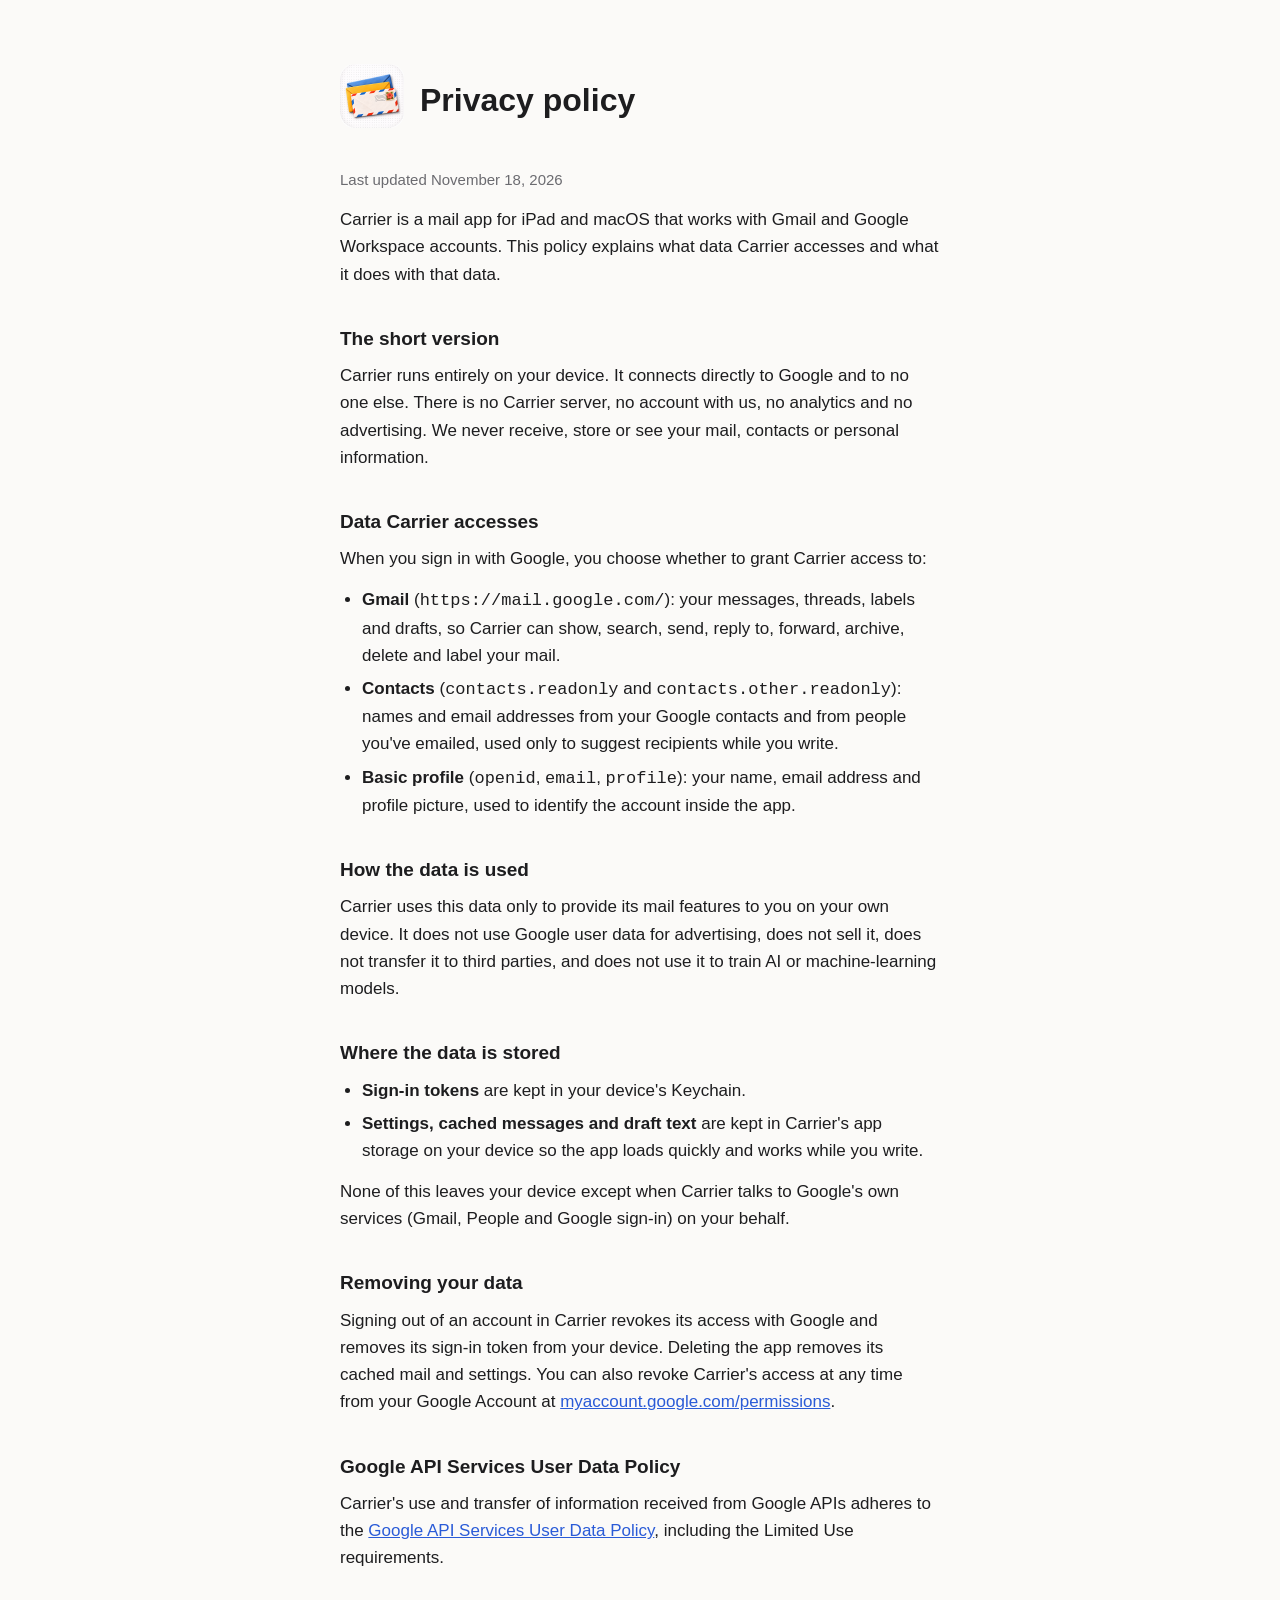
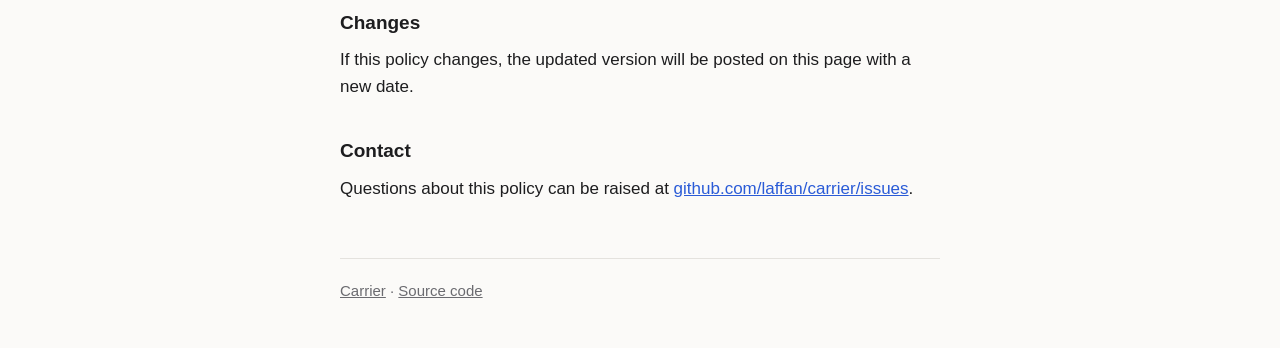
==== docs/privacy.html @ ced1cd06 "Add GitHub Pages homepage and privacy policy for Google OAuth branding Co-Authored-By: Claude Opus 5" ====
<!doctype html>
<html lang="en">
<head>
  <meta charset="utf-8">
  <meta name="viewport" content="width=device-width, initial-scale=1">
  <title>Carrier Privacy Policy</title>
  <link rel="icon" href="icon.png">
  <link rel="stylesheet" href="style.css">
</head>
<body>
<main>
  <header>
    <a href="./"><img src="icon.png" alt="Carrier home"></a>
    <h1>Privacy policy</h1>
  </header>
  <p class="updated">Last updated November 18, 2026</p>

  <p>Carrier is a mail app for iPad and macOS that works with Gmail and Google Workspace accounts. This policy explains what data Carrier accesses and what it does with that data.</p>

  <h2>The short version</h2>
  <p>Carrier runs entirely on your device. It connects directly to Google and to no one else. There is no Carrier server, no account with us, no analytics and no advertising. We never receive, store or see your mail, contacts or personal information.</p>

  <h2>Data Carrier accesses</h2>
  <p>When you sign in with Google, you choose whether to grant Carrier access to:</p>
  <ul>
    <li><strong>Gmail</strong> (<code>https://mail.google.com/</code>): your messages, threads, labels and drafts, so Carrier can show, search, send, reply to, forward, archive, delete and label your mail.</li>
    <li><strong>Contacts</strong> (<code>contacts.readonly</code> and <code>contacts.other.readonly</code>): names and email addresses from your Google contacts and from people you've emailed, used only to suggest recipients while you write.</li>
    <li><strong>Basic profile</strong> (<code>openid</code>, <code>email</code>, <code>profile</code>): your name, email address and profile picture, used to identify the account inside the app.</li>
  </ul>

  <h2>How the data is used</h2>
  <p>Carrier uses this data only to provide its mail features to you on your own device. It does not use Google user data for advertising, does not sell it, does not transfer it to third parties, and does not use it to train AI or machine-learning models.</p>

  <h2>Where the data is stored</h2>
  <ul>
    <li><strong>Sign-in tokens</strong> are kept in your device's Keychain.</li>
    <li><strong>Settings, cached messages and draft text</strong> are kept in Carrier's app storage on your device so the app loads quickly and works while you write.</li>
  </ul>
  <p>None of this leaves your device except when Carrier talks to Google's own services (Gmail, People and Google sign-in) on your behalf.</p>

  <h2>Removing your data</h2>
  <p>Signing out of an account in Carrier revokes its access with Google and removes its sign-in token from your device. Deleting the app removes its cached mail and settings. You can also revoke Carrier's access at any time from your Google Account at <a href="https://myaccount.google.com/permissions">myaccount.google.com/permissions</a>.</p>

  <h2>Google API Services User Data Policy</h2>
  <p>Carrier's use and transfer of information received from Google APIs adheres to the <a href="https://developers.google.com/terms/api-services-user-data-policy">Google API Services User Data Policy</a>, including the Limited Use requirements.</p>

  <h2>Changes</h2>
  <p>If this policy changes, the updated version will be posted on this page with a new date.</p>

  <h2>Contact</h2>
  <p>Questions about this policy can be raised at <a href="https://github.com/laffan/carrier/issues">github.com/laffan/carrier/issues</a>.</p>

  <footer>
    <a href="./">Carrier</a> ·
    <a href="https://github.com/laffan/carrier">Source code</a>
  </footer>
</main>
</body>
</html>
---- docs/style.css ----
:root {
  --bg: #fbfaf8;
  --text: #1d1d1f;
  --muted: #6b6b70;
  --rule: #e4e2de;
  --link: #2a5bd7;
}
@media (prefers-color-scheme: dark) {
  :root {
    --bg: #161618;
    --text: #ececee;
    --muted: #9a9aa0;
    --rule: #2c2c30;
    --link: #8ab0ff;
  }
}
* { box-sizing: border-box; }
body {
  margin: 0;
  background: var(--bg);
  color: var(--text);
  font: 17px/1.6 -apple-system, BlinkMacSystemFont, "Segoe UI", Helvetica, Arial, sans-serif;
}
main {
  max-width: 640px;
  margin: 0 auto;
  padding: 64px 20px 48px;
}
header { display: flex; align-items: center; gap: 16px; margin-bottom: 32px; }
header img { width: 64px; height: 64px; border-radius: 14px; }
header a { color: inherit; text-decoration: none; }
h1 { font-size: 32px; line-height: 1.2; margin: 0; }
h2 { font-size: 19px; margin: 36px 0 8px; }
p, ul { margin: 0 0 14px; }
ul { padding-left: 22px; }
li { margin-bottom: 6px; }
a { color: var(--link); }
.lede { font-size: 20px; color: var(--muted); }
.updated { color: var(--muted); font-size: 15px; }
footer {
  margin-top: 56px;
  padding-top: 20px;
  border-top: 1px solid var(--rule);
  color: var(--muted);
  font-size: 15px;
}
footer a { color: var(--muted); }
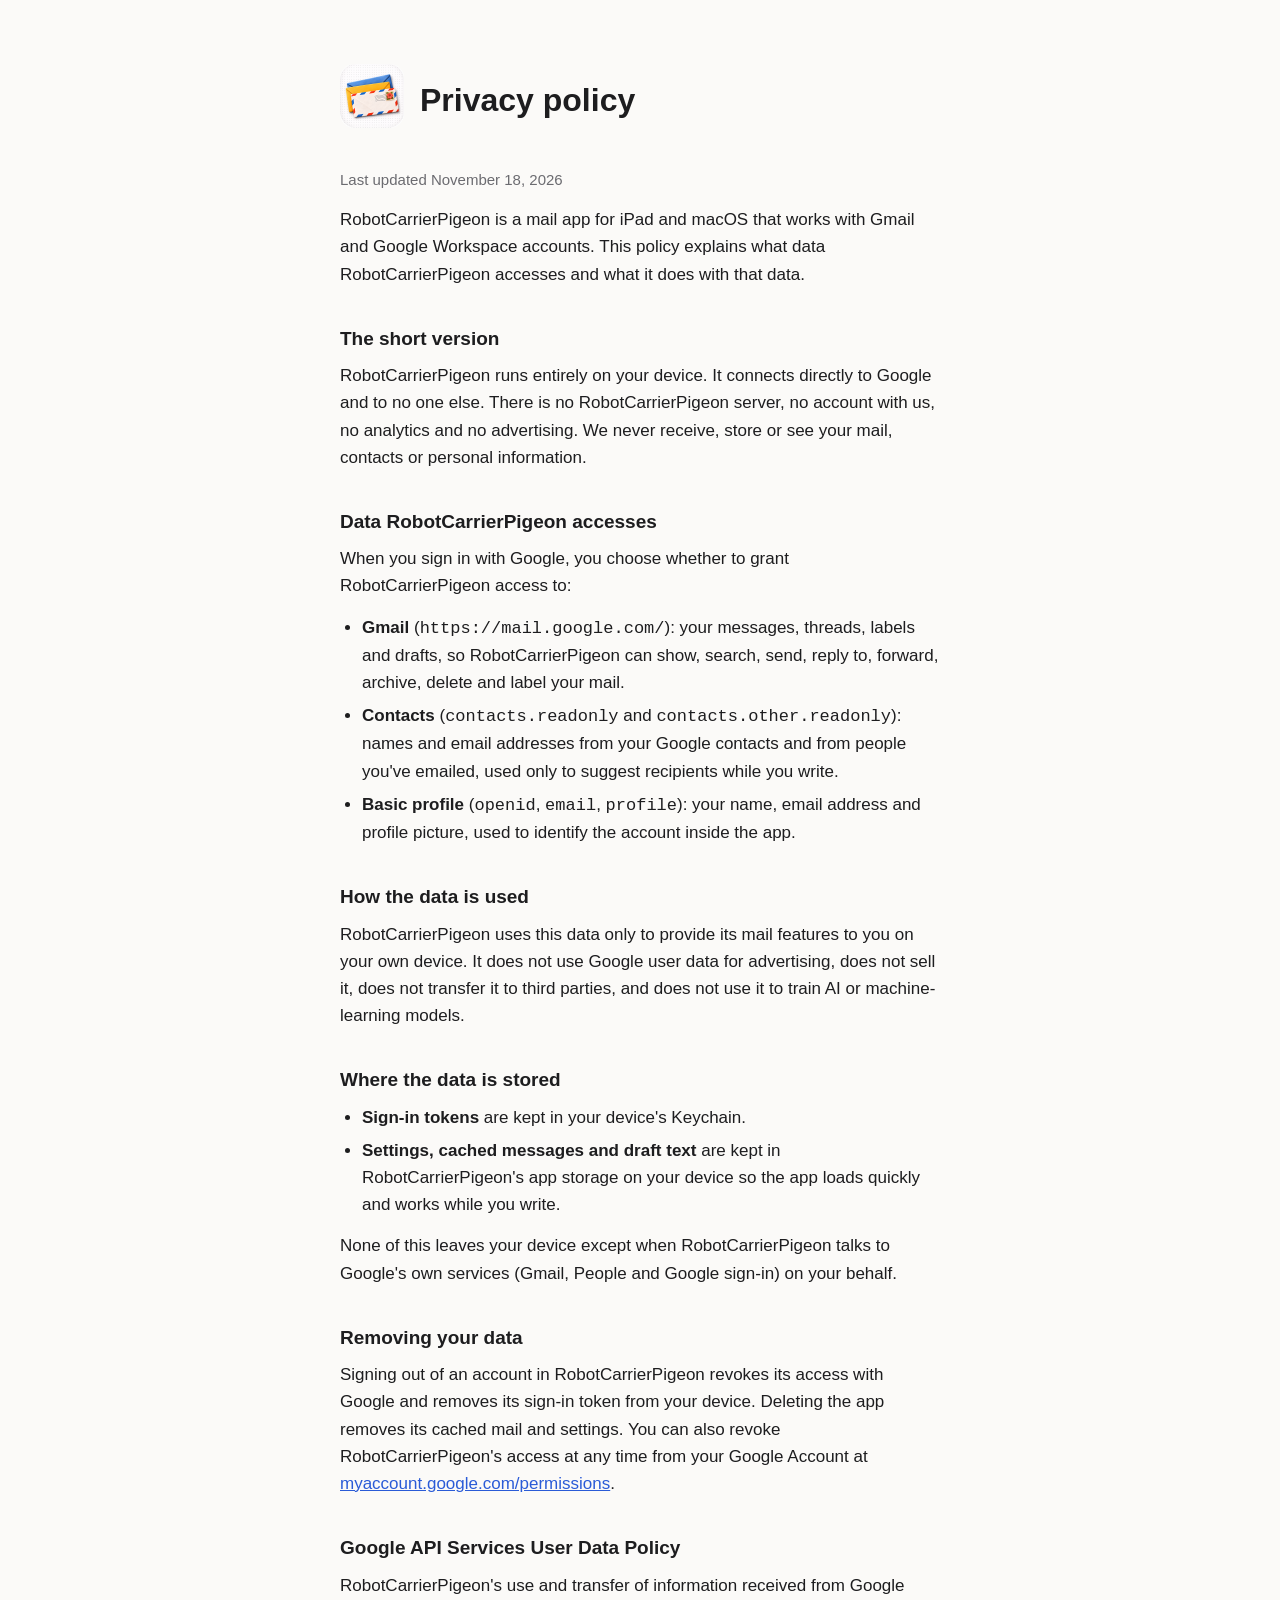
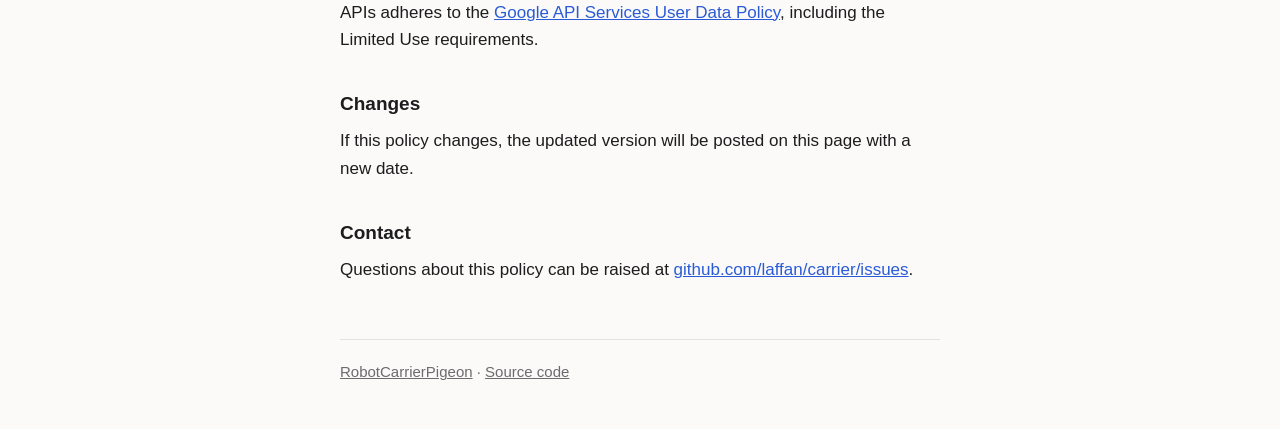
==== commit 8ad53c2a: "Rename app to RobotCarrierPigeon on the GitHub Pages site Co-Authored-By: Claude Opus 5.5 <noreply@a" ====
--- a/docs/privacy.html
+++ b/docs/privacy.html
@@ -3,46 +3,46 @@
 <head>
   <meta charset="utf-8">
   <meta name="viewport" content="width=device-width, initial-scale=1">
-  <title>Carrier Privacy Policy</title>
+  <title>RobotCarrierPigeon Privacy Policy</title>
   <link rel="icon" href="icon.png">
   <link rel="stylesheet" href="style.css">
 </head>
 <body>
 <main>
   <header>
-    <a href="./"><img src="icon.png" alt="Carrier home"></a>
+    <a href="./"><img src="icon.png" alt="RobotCarrierPigeon home"></a>
     <h1>Privacy policy</h1>
   </header>
   <p class="updated">Last updated November 18, 2026</p>
 
-  <p>Carrier is a mail app for iPad and macOS that works with Gmail and Google Workspace accounts. This policy explains what data Carrier accesses and what it does with that data.</p>
+  <p>RobotCarrierPigeon is a mail app for iPad and macOS that works with Gmail and Google Workspace accounts. This policy explains what data RobotCarrierPigeon accesses and what it does with that data.</p>
 
   <h2>The short version</h2>
-  <p>Carrier runs entirely on your device. It connects directly to Google and to no one else. There is no Carrier server, no account with us, no analytics and no advertising. We never receive, store or see your mail, contacts or personal information.</p>
+  <p>RobotCarrierPigeon runs entirely on your device. It connects directly to Google and to no one else. There is no RobotCarrierPigeon server, no account with us, no analytics and no advertising. We never receive, store or see your mail, contacts or personal information.</p>
 
-  <h2>Data Carrier accesses</h2>
-  <p>When you sign in with Google, you choose whether to grant Carrier access to:</p>
+  <h2>Data RobotCarrierPigeon accesses</h2>
+  <p>When you sign in with Google, you choose whether to grant RobotCarrierPigeon access to:</p>
   <ul>
-    <li><strong>Gmail</strong> (<code>https://mail.google.com/</code>): your messages, threads, labels and drafts, so Carrier can show, search, send, reply to, forward, archive, delete and label your mail.</li>
+    <li><strong>Gmail</strong> (<code>https://mail.google.com/</code>): your messages, threads, labels and drafts, so RobotCarrierPigeon can show, search, send, reply to, forward, archive, delete and label your mail.</li>
     <li><strong>Contacts</strong> (<code>contacts.readonly</code> and <code>contacts.other.readonly</code>): names and email addresses from your Google contacts and from people you've emailed, used only to suggest recipients while you write.</li>
     <li><strong>Basic profile</strong> (<code>openid</code>, <code>email</code>, <code>profile</code>): your name, email address and profile picture, used to identify the account inside the app.</li>
   </ul>
 
   <h2>How the data is used</h2>
-  <p>Carrier uses this data only to provide its mail features to you on your own device. It does not use Google user data for advertising, does not sell it, does not transfer it to third parties, and does not use it to train AI or machine-learning models.</p>
+  <p>RobotCarrierPigeon uses this data only to provide its mail features to you on your own device. It does not use Google user data for advertising, does not sell it, does not transfer it to third parties, and does not use it to train AI or machine-learning models.</p>
 
   <h2>Where the data is stored</h2>
   <ul>
     <li><strong>Sign-in tokens</strong> are kept in your device's Keychain.</li>
-    <li><strong>Settings, cached messages and draft text</strong> are kept in Carrier's app storage on your device so the app loads quickly and works while you write.</li>
+    <li><strong>Settings, cached messages and draft text</strong> are kept in RobotCarrierPigeon's app storage on your device so the app loads quickly and works while you write.</li>
   </ul>
-  <p>None of this leaves your device except when Carrier talks to Google's own services (Gmail, People and Google sign-in) on your behalf.</p>
+  <p>None of this leaves your device except when RobotCarrierPigeon talks to Google's own services (Gmail, People and Google sign-in) on your behalf.</p>
 
   <h2>Removing your data</h2>
-  <p>Signing out of an account in Carrier revokes its access with Google and removes its sign-in token from your device. Deleting the app removes its cached mail and settings. You can also revoke Carrier's access at any time from your Google Account at <a href="https://myaccount.google.com/permissions">myaccount.google.com/permissions</a>.</p>
+  <p>Signing out of an account in RobotCarrierPigeon revokes its access with Google and removes its sign-in token from your device. Deleting the app removes its cached mail and settings. You can also revoke RobotCarrierPigeon's access at any time from your Google Account at <a href="https://myaccount.google.com/permissions">myaccount.google.com/permissions</a>.</p>
 
   <h2>Google API Services User Data Policy</h2>
-  <p>Carrier's use and transfer of information received from Google APIs adheres to the <a href="https://developers.google.com/terms/api-services-user-data-policy">Google API Services User Data Policy</a>, including the Limited Use requirements.</p>
+  <p>RobotCarrierPigeon's use and transfer of information received from Google APIs adheres to the <a href="https://developers.google.com/terms/api-services-user-data-policy">Google API Services User Data Policy</a>, including the Limited Use requirements.</p>
 
   <h2>Changes</h2>
   <p>If this policy changes, the updated version will be posted on this page with a new date.</p>
@@ -51,7 +51,7 @@
   <p>Questions about this policy can be raised at <a href="https://github.com/laffan/carrier/issues">github.com/laffan/carrier/issues</a>.</p>
 
   <footer>
-    <a href="./">Carrier</a> ·
+    <a href="./">RobotCarrierPigeon</a> ·
     <a href="https://github.com/laffan/carrier">Source code</a>
   </footer>
 </main>
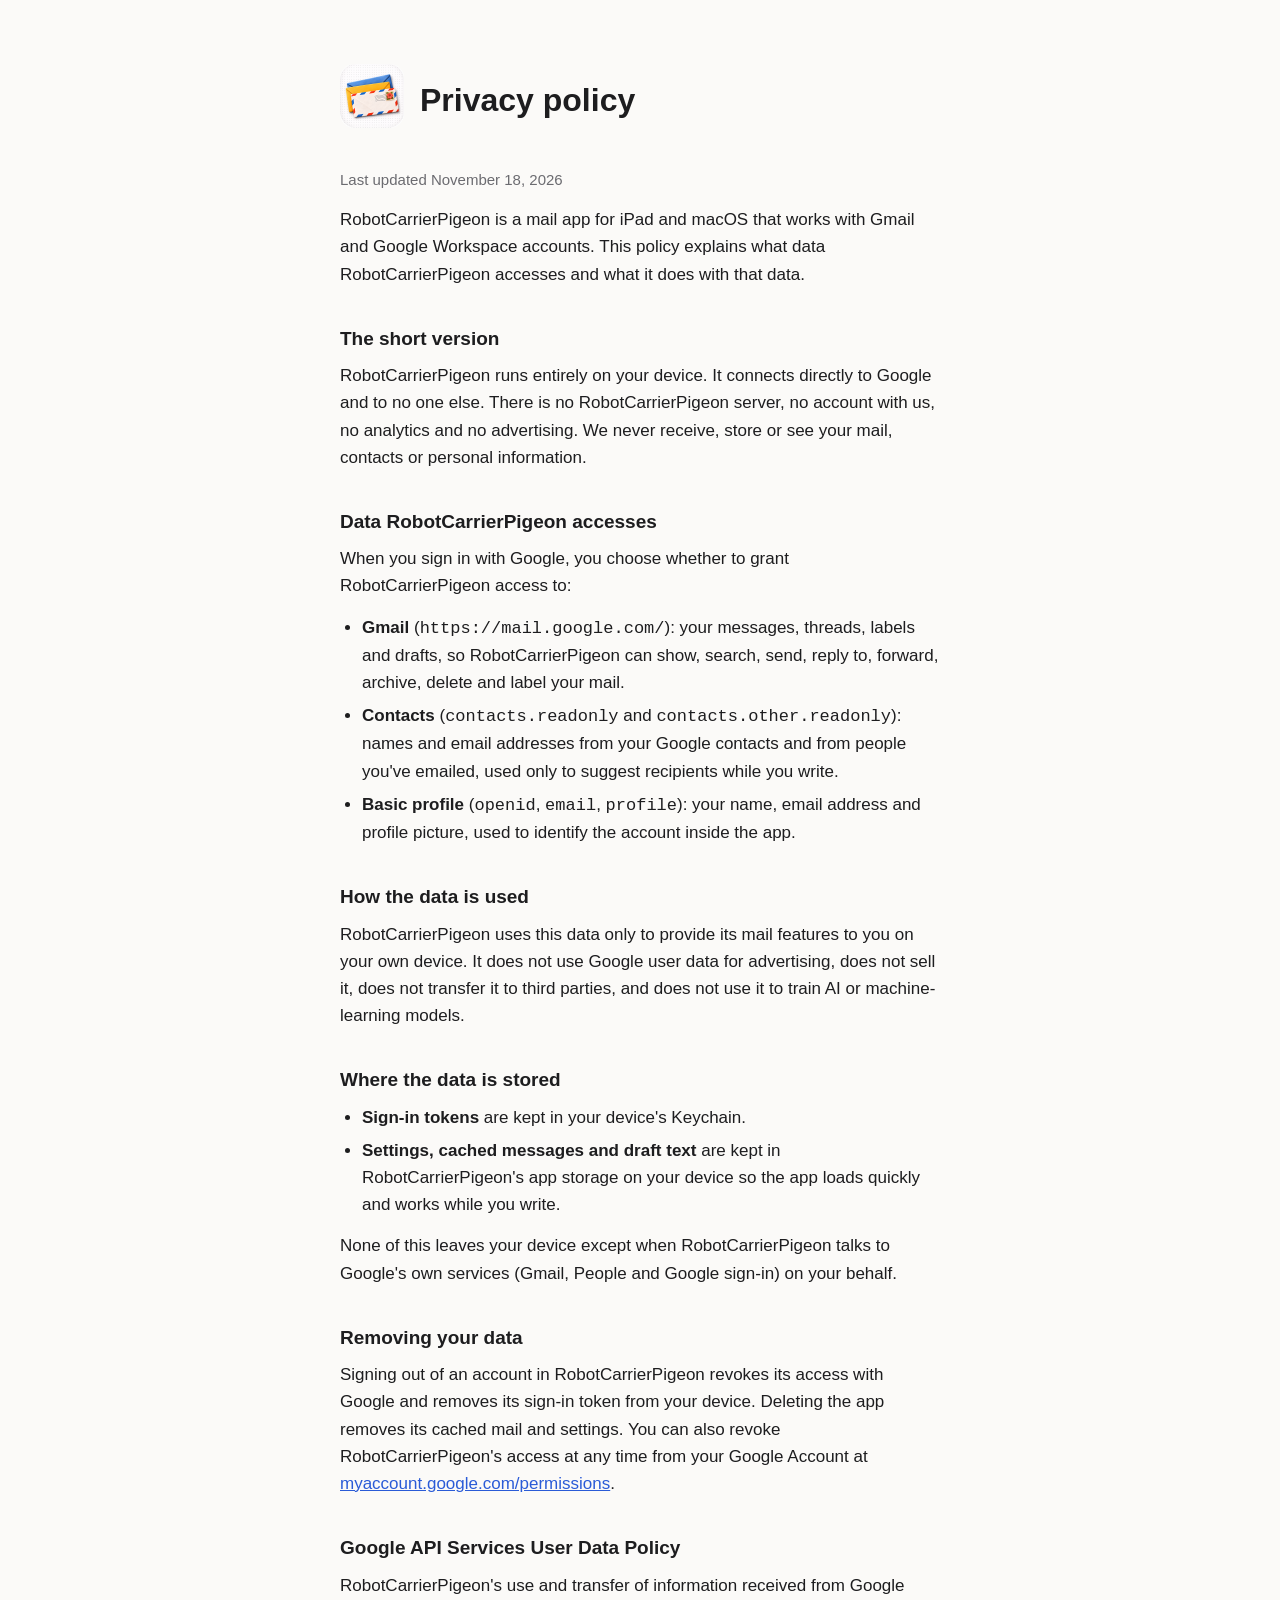
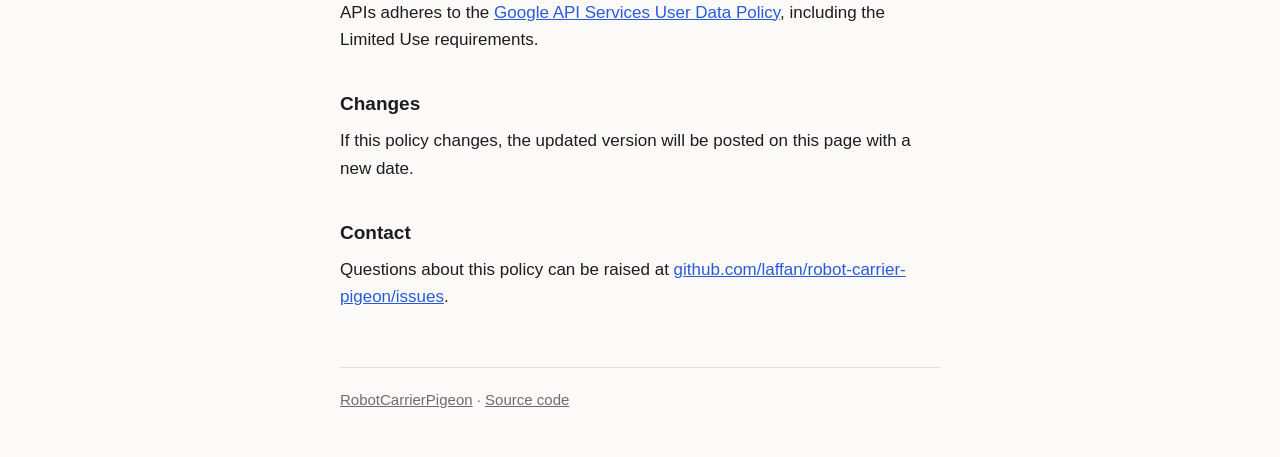
==== commit 092c1872: "Point site links at the renamed robot-carrier-pigeon repo Co-Authored-By: Claude Opus 5.5 <noreply@a" ====
--- a/docs/privacy.html
+++ b/docs/privacy.html
@@ -48,11 +48,11 @@
   <p>If this policy changes, the updated version will be posted on this page with a new date.</p>
 
   <h2>Contact</h2>
-  <p>Questions about this policy can be raised at <a href="https://github.com/laffan/carrier/issues">github.com/laffan/carrier/issues</a>.</p>
+  <p>Questions about this policy can be raised at <a href="https://github.com/laffan/robot-carrier-pigeon/issues">github.com/laffan/robot-carrier-pigeon/issues</a>.</p>
 
   <footer>
     <a href="./">RobotCarrierPigeon</a> ·
-    <a href="https://github.com/laffan/carrier">Source code</a>
+    <a href="https://github.com/laffan/robot-carrier-pigeon">Source code</a>
   </footer>
 </main>
 </body>
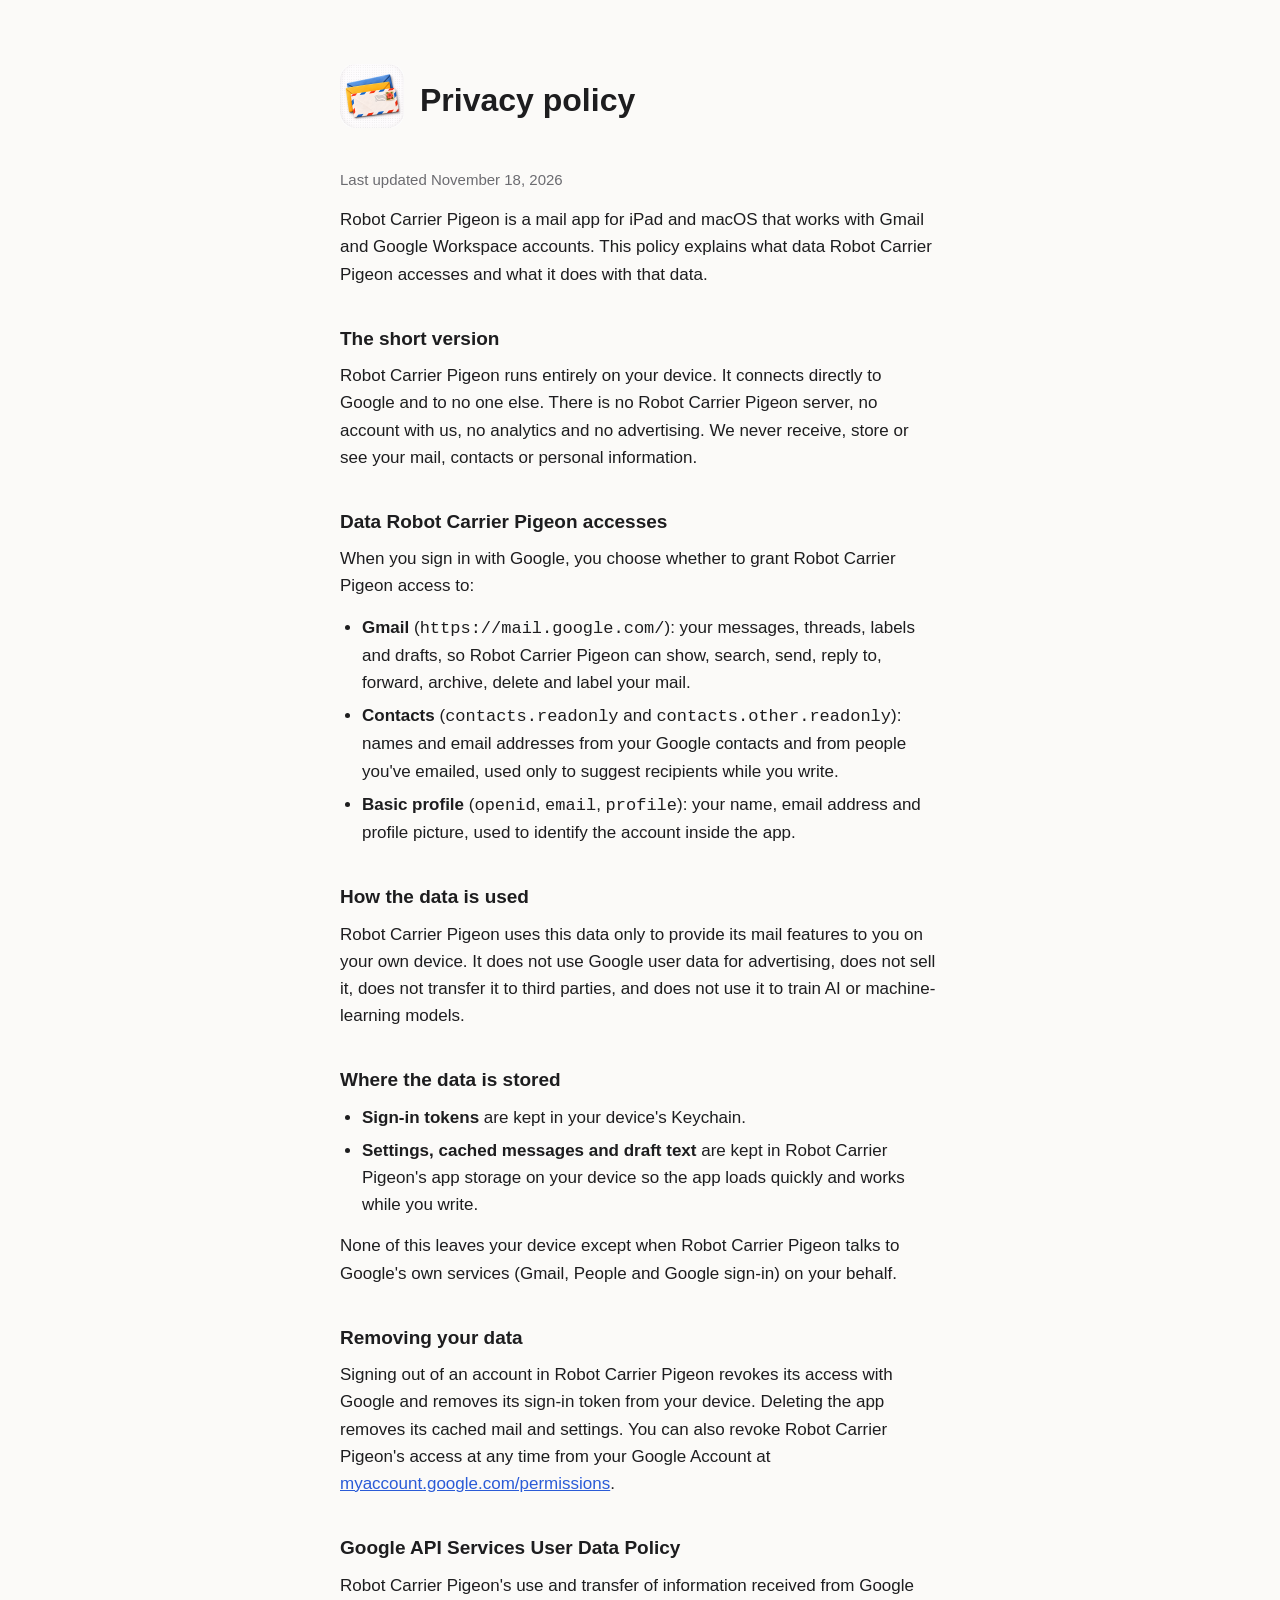
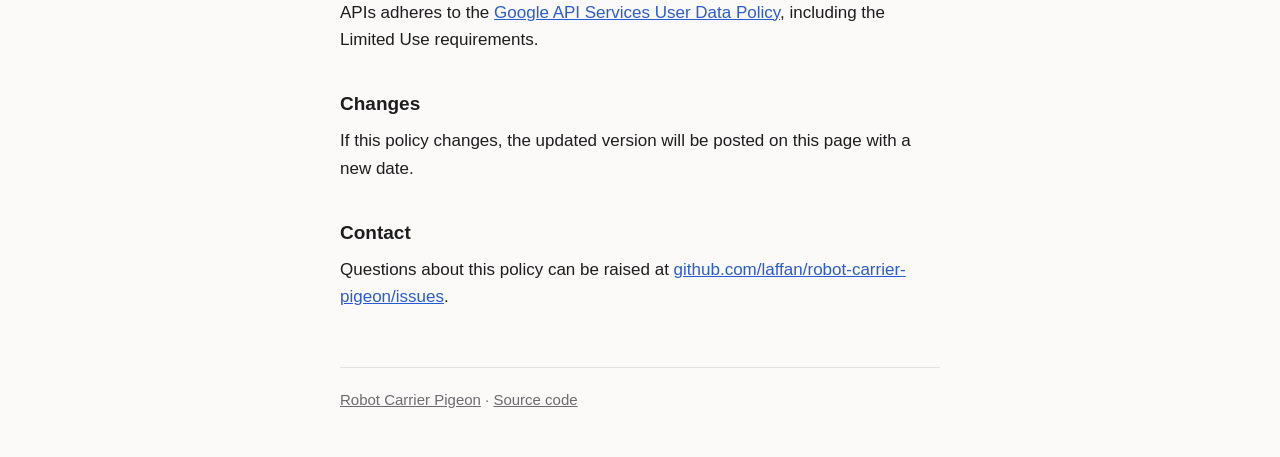
==== commit 64ba8c51: "Use the official name "Robot Carrier Pigeon" on the site Co-Authored-By: Claude Opus 5.5 <noreply@an" ====
--- a/docs/privacy.html
+++ b/docs/privacy.html
@@ -3,46 +3,46 @@
 <head>
   <meta charset="utf-8">
   <meta name="viewport" content="width=device-width, initial-scale=1">
-  <title>RobotCarrierPigeon Privacy Policy</title>
+  <title>Robot Carrier Pigeon Privacy Policy</title>
   <link rel="icon" href="icon.png">
   <link rel="stylesheet" href="style.css">
 </head>
 <body>
 <main>
   <header>
-    <a href="./"><img src="icon.png" alt="RobotCarrierPigeon home"></a>
+    <a href="./"><img src="icon.png" alt="Robot Carrier Pigeon home"></a>
     <h1>Privacy policy</h1>
   </header>
   <p class="updated">Last updated November 18, 2026</p>
 
-  <p>RobotCarrierPigeon is a mail app for iPad and macOS that works with Gmail and Google Workspace accounts. This policy explains what data RobotCarrierPigeon accesses and what it does with that data.</p>
+  <p>Robot Carrier Pigeon is a mail app for iPad and macOS that works with Gmail and Google Workspace accounts. This policy explains what data Robot Carrier Pigeon accesses and what it does with that data.</p>
 
   <h2>The short version</h2>
-  <p>RobotCarrierPigeon runs entirely on your device. It connects directly to Google and to no one else. There is no RobotCarrierPigeon server, no account with us, no analytics and no advertising. We never receive, store or see your mail, contacts or personal information.</p>
+  <p>Robot Carrier Pigeon runs entirely on your device. It connects directly to Google and to no one else. There is no Robot Carrier Pigeon server, no account with us, no analytics and no advertising. We never receive, store or see your mail, contacts or personal information.</p>
 
-  <h2>Data RobotCarrierPigeon accesses</h2>
-  <p>When you sign in with Google, you choose whether to grant RobotCarrierPigeon access to:</p>
+  <h2>Data Robot Carrier Pigeon accesses</h2>
+  <p>When you sign in with Google, you choose whether to grant Robot Carrier Pigeon access to:</p>
   <ul>
-    <li><strong>Gmail</strong> (<code>https://mail.google.com/</code>): your messages, threads, labels and drafts, so RobotCarrierPigeon can show, search, send, reply to, forward, archive, delete and label your mail.</li>
+    <li><strong>Gmail</strong> (<code>https://mail.google.com/</code>): your messages, threads, labels and drafts, so Robot Carrier Pigeon can show, search, send, reply to, forward, archive, delete and label your mail.</li>
     <li><strong>Contacts</strong> (<code>contacts.readonly</code> and <code>contacts.other.readonly</code>): names and email addresses from your Google contacts and from people you've emailed, used only to suggest recipients while you write.</li>
     <li><strong>Basic profile</strong> (<code>openid</code>, <code>email</code>, <code>profile</code>): your name, email address and profile picture, used to identify the account inside the app.</li>
   </ul>
 
   <h2>How the data is used</h2>
-  <p>RobotCarrierPigeon uses this data only to provide its mail features to you on your own device. It does not use Google user data for advertising, does not sell it, does not transfer it to third parties, and does not use it to train AI or machine-learning models.</p>
+  <p>Robot Carrier Pigeon uses this data only to provide its mail features to you on your own device. It does not use Google user data for advertising, does not sell it, does not transfer it to third parties, and does not use it to train AI or machine-learning models.</p>
 
   <h2>Where the data is stored</h2>
   <ul>
     <li><strong>Sign-in tokens</strong> are kept in your device's Keychain.</li>
-    <li><strong>Settings, cached messages and draft text</strong> are kept in RobotCarrierPigeon's app storage on your device so the app loads quickly and works while you write.</li>
+    <li><strong>Settings, cached messages and draft text</strong> are kept in Robot Carrier Pigeon's app storage on your device so the app loads quickly and works while you write.</li>
   </ul>
-  <p>None of this leaves your device except when RobotCarrierPigeon talks to Google's own services (Gmail, People and Google sign-in) on your behalf.</p>
+  <p>None of this leaves your device except when Robot Carrier Pigeon talks to Google's own services (Gmail, People and Google sign-in) on your behalf.</p>
 
   <h2>Removing your data</h2>
-  <p>Signing out of an account in RobotCarrierPigeon revokes its access with Google and removes its sign-in token from your device. Deleting the app removes its cached mail and settings. You can also revoke RobotCarrierPigeon's access at any time from your Google Account at <a href="https://myaccount.google.com/permissions">myaccount.google.com/permissions</a>.</p>
+  <p>Signing out of an account in Robot Carrier Pigeon revokes its access with Google and removes its sign-in token from your device. Deleting the app removes its cached mail and settings. You can also revoke Robot Carrier Pigeon's access at any time from your Google Account at <a href="https://myaccount.google.com/permissions">myaccount.google.com/permissions</a>.</p>
 
   <h2>Google API Services User Data Policy</h2>
-  <p>RobotCarrierPigeon's use and transfer of information received from Google APIs adheres to the <a href="https://developers.google.com/terms/api-services-user-data-policy">Google API Services User Data Policy</a>, including the Limited Use requirements.</p>
+  <p>Robot Carrier Pigeon's use and transfer of information received from Google APIs adheres to the <a href="https://developers.google.com/terms/api-services-user-data-policy">Google API Services User Data Policy</a>, including the Limited Use requirements.</p>
 
   <h2>Changes</h2>
   <p>If this policy changes, the updated version will be posted on this page with a new date.</p>
@@ -51,7 +51,7 @@
   <p>Questions about this policy can be raised at <a href="https://github.com/laffan/robot-carrier-pigeon/issues">github.com/laffan/robot-carrier-pigeon/issues</a>.</p>
 
   <footer>
-    <a href="./">RobotCarrierPigeon</a> ·
+    <a href="./">Robot Carrier Pigeon</a> ·
     <a href="https://github.com/laffan/robot-carrier-pigeon">Source code</a>
   </footer>
 </main>
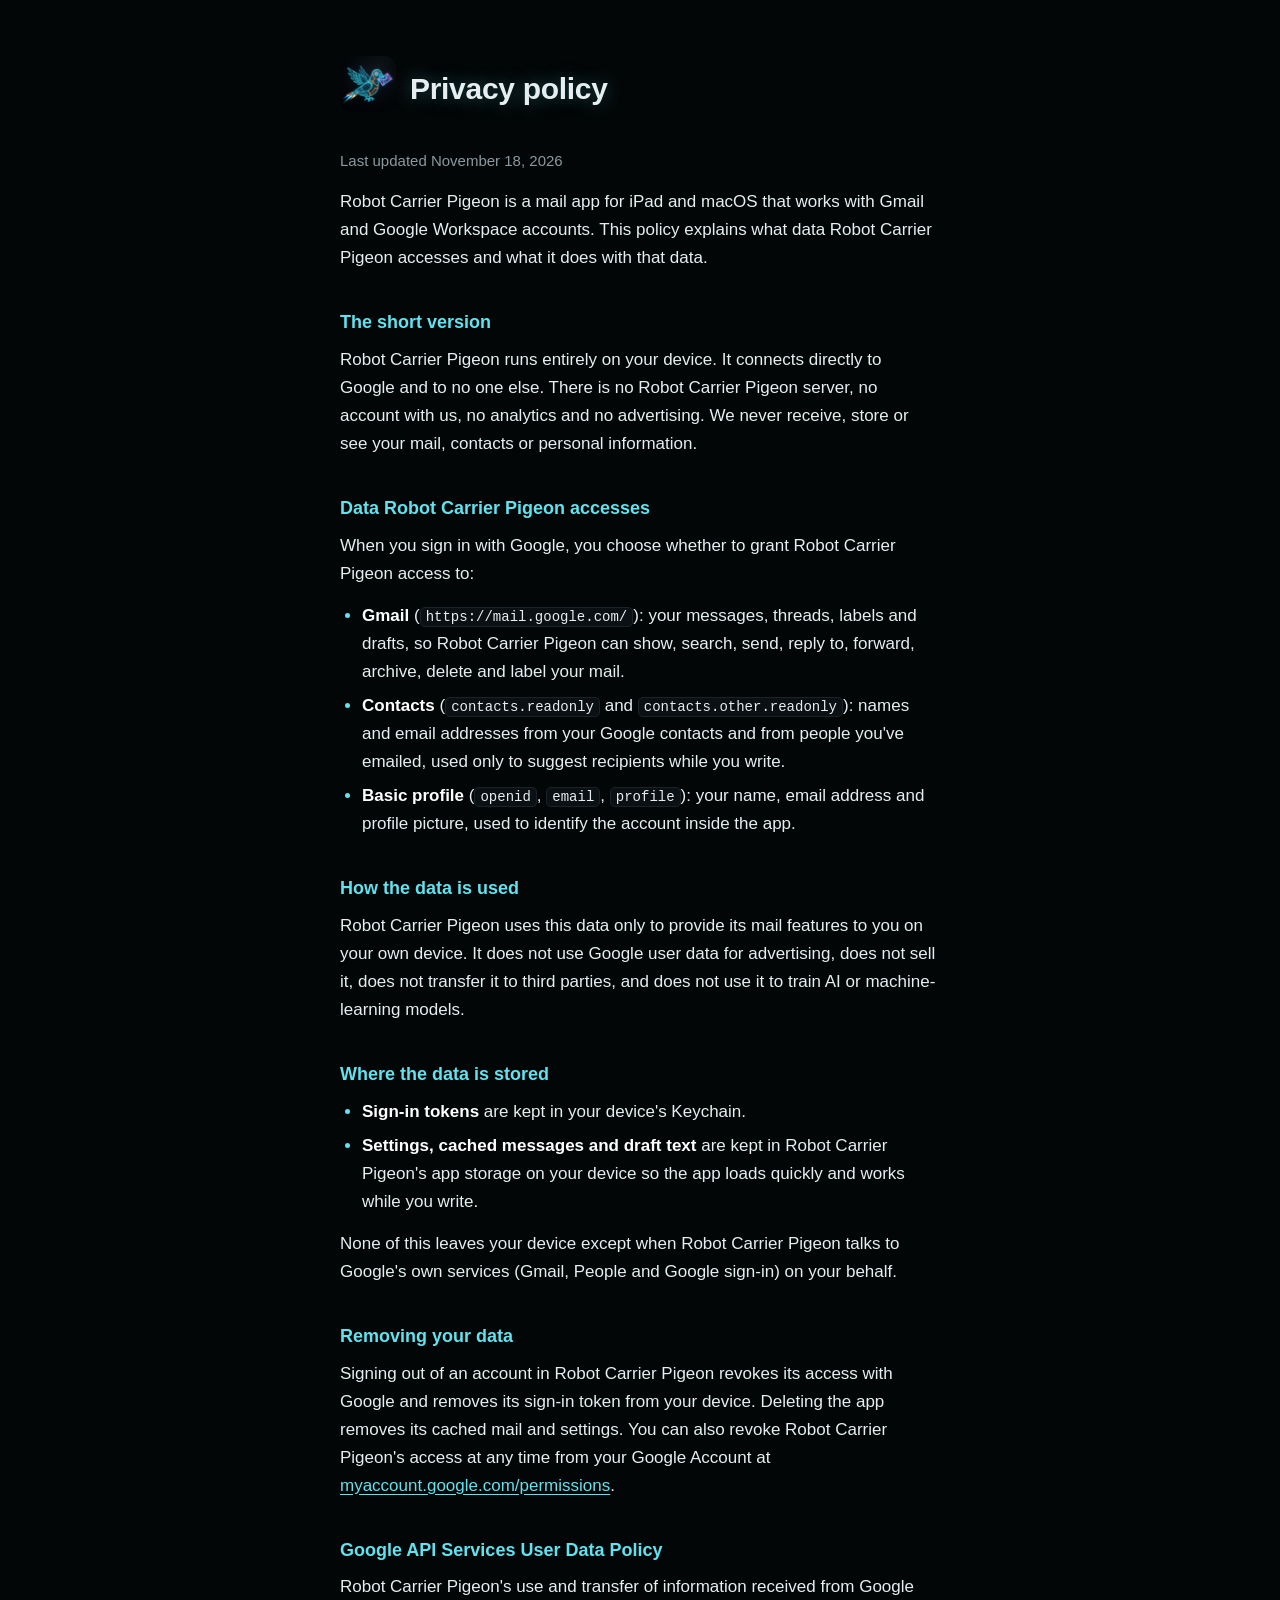
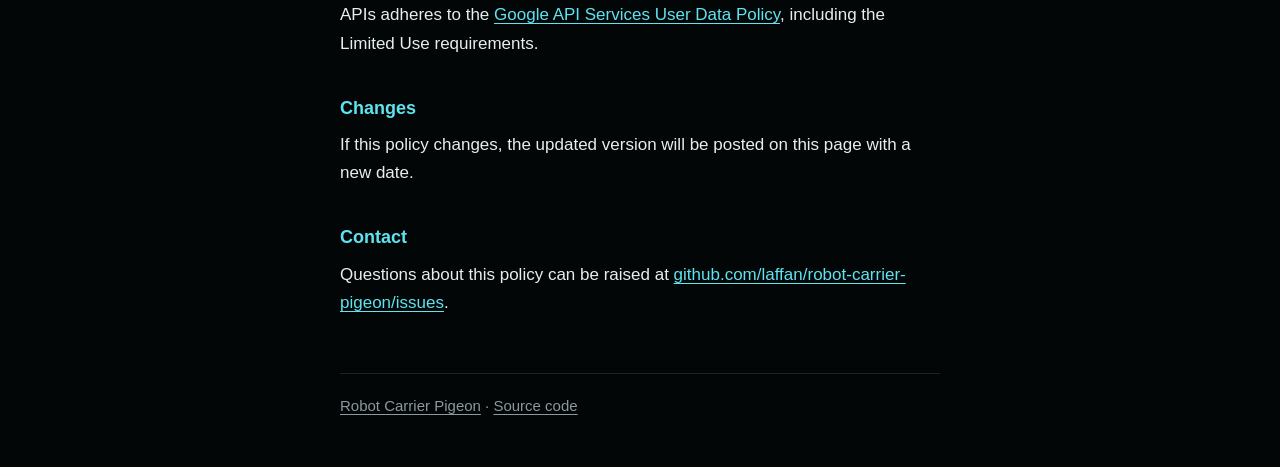
==== commit 945a39b8: "Site: new pigeon icon and dark neon design Co-Authored-By: Claude Opus 5.5 <noreply@anthropic.com>" ====
--- a/docs/privacy.html
+++ b/docs/privacy.html
@@ -9,8 +9,8 @@
 </head>
 <body>
 <main>
-  <header>
-    <a href="./"><img src="icon.png" alt="Robot Carrier Pigeon home"></a>
+  <header class="page">
+    <a href="./"><img src="icon.jpg" alt="Robot Carrier Pigeon home"></a>
     <h1>Privacy policy</h1>
   </header>
   <p class="updated">Last updated November 18, 2026</p>
--- a/docs/style.css
+++ b/docs/style.css
@@ -1,40 +1,71 @@
 :root {
-  --bg: #fbfaf8;
-  --text: #1d1d1f;
-  --muted: #6b6b70;
-  --rule: #e4e2de;
-  --link: #2a5bd7;
-}
-@media (prefers-color-scheme: dark) {
-  :root {
-    --bg: #161618;
-    --text: #ececee;
-    --muted: #9a9aa0;
-    --rule: #2c2c30;
-    --link: #8ab0ff;
-  }
+  color-scheme: dark;
+  --bg: #030607;
+  --surface: #0a1013;
+  --text: #e6eef0;
+  --muted: #8a9a9f;
+  --rule: #1a2428;
+  --cyan: #5fe3ef;
+  --magenta: #ff6fb5;
 }
 * { box-sizing: border-box; }
 body {
   margin: 0;
   background: var(--bg);
   color: var(--text);
-  font: 17px/1.6 -apple-system, BlinkMacSystemFont, "Segoe UI", Helvetica, Arial, sans-serif;
+  font: 17px/1.65 -apple-system, BlinkMacSystemFont, "Segoe UI", Helvetica, Arial, sans-serif;
 }
 main {
   max-width: 640px;
   margin: 0 auto;
-  padding: 64px 20px 48px;
+  padding: 56px 20px 48px;
 }
-header { display: flex; align-items: center; gap: 16px; margin-bottom: 32px; }
-header img { width: 64px; height: 64px; border-radius: 14px; }
-header a { color: inherit; text-decoration: none; }
-h1 { font-size: 32px; line-height: 1.2; margin: 0; }
-h2 { font-size: 19px; margin: 36px 0 8px; }
+
+/* Homepage hero: icon fades into the page background */
+.hero { text-align: center; margin-bottom: 40px; }
+.hero img {
+  display: block;
+  width: min(360px, 80vw);
+  height: auto;
+  margin: 0 auto 8px;
+  -webkit-mask-image: radial-gradient(circle at 50% 50%, #000 55%, transparent 72%);
+          mask-image: radial-gradient(circle at 50% 50%, #000 55%, transparent 72%);
+}
+.hero h1 { font-size: 36px; }
+.hero .lede { margin-top: 10px; }
+
+/* Inner pages: small icon beside the title */
+header.page { display: flex; align-items: center; gap: 14px; margin-bottom: 28px; }
+header.page img { width: 56px; height: 56px; border-radius: 12px; }
+
+h1 {
+  font-size: 30px;
+  line-height: 1.2;
+  margin: 0;
+  letter-spacing: -0.01em;
+  text-shadow: 0 0 18px rgba(95, 227, 239, 0.35);
+}
+h2 {
+  font-size: 18px;
+  margin: 36px 0 8px;
+  color: var(--cyan);
+  font-weight: 600;
+}
 p, ul { margin: 0 0 14px; }
 ul { padding-left: 22px; }
 li { margin-bottom: 6px; }
-a { color: var(--link); }
+li::marker { color: var(--cyan); }
+a { color: var(--cyan); text-underline-offset: 3px; }
+a:hover { color: var(--magenta); }
+strong { color: #fff; }
+code {
+  font: 14px ui-monospace, SFMono-Regular, Menlo, monospace;
+  background: var(--surface);
+  border: 1px solid var(--rule);
+  border-radius: 5px;
+  padding: 1px 5px;
+  overflow-wrap: anywhere;
+}
 .lede { font-size: 20px; color: var(--muted); }
 .updated { color: var(--muted); font-size: 15px; }
 footer {
@@ -45,3 +76,4 @@
   font-size: 15px;
 }
 footer a { color: var(--muted); }
+footer a:hover { color: var(--cyan); }
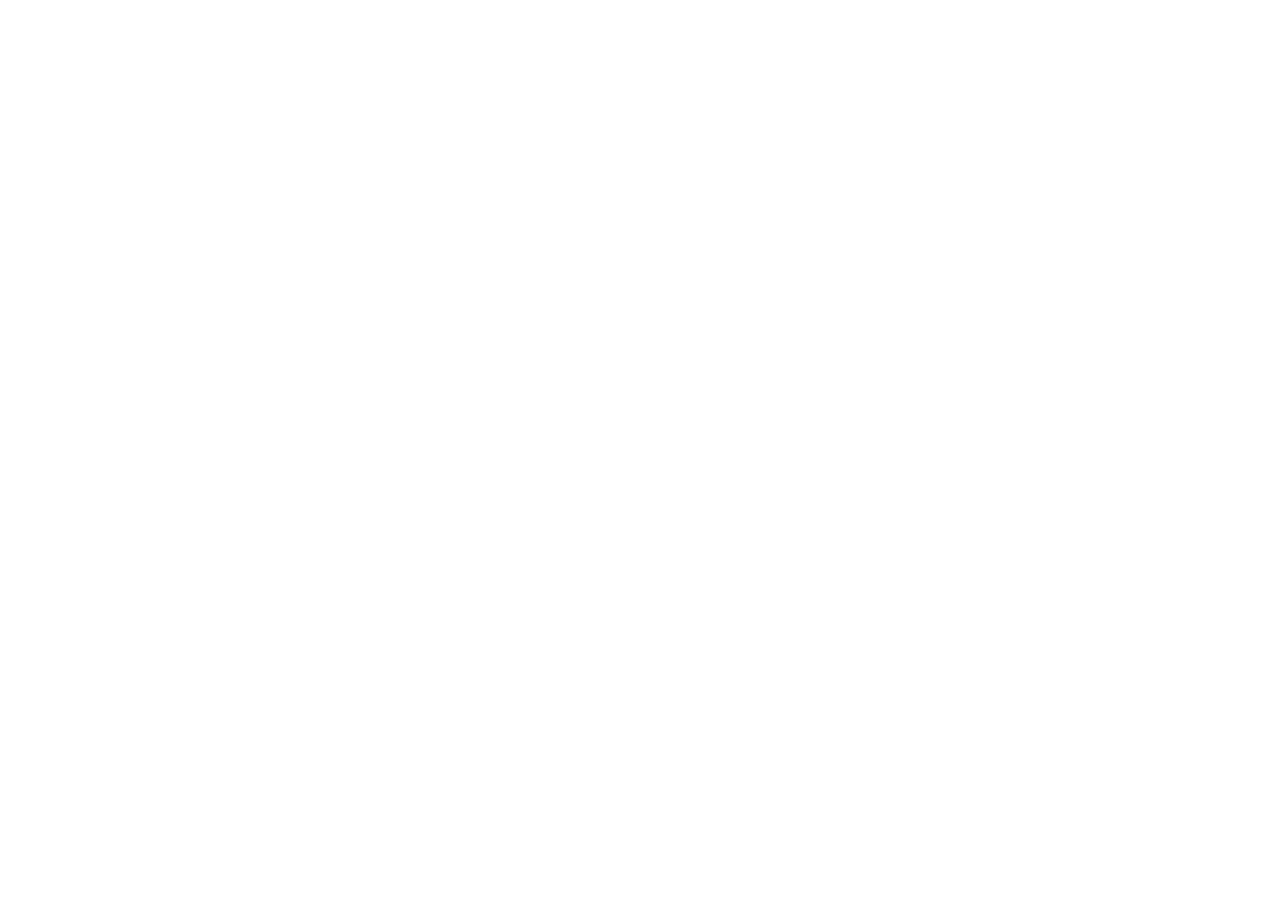
==== commit f428d094: "Forward GitHub Pages site to tools.natelaffan.com/robotcarrierpigeon Co-Authored-By: Claude Opus 5.5" ====
--- a/docs/privacy.html
+++ b/docs/privacy.html
@@ -2,58 +2,12 @@
 <html lang="en">
 <head>
   <meta charset="utf-8">
-  <meta name="viewport" content="width=device-width, initial-scale=1">
-  <title>Robot Carrier Pigeon Privacy Policy</title>
-  <link rel="icon" href="icon.png">
-  <link rel="stylesheet" href="style.css">
+  <title>Robot Carrier Pigeon has moved</title>
+  <link rel="canonical" href="https://tools.natelaffan.com/robotcarrierpigeon/privacy.html">
+  <meta http-equiv="refresh" content="0; url=https://tools.natelaffan.com/robotcarrierpigeon/privacy.html">
+  <script>location.replace("https://tools.natelaffan.com/robotcarrierpigeon/privacy.html" + location.hash);</script>
 </head>
-<body>
-<main>
-  <header class="page">
-    <a href="./"><img src="icon.jpg" alt="Robot Carrier Pigeon home"></a>
-    <h1>Privacy policy</h1>
-  </header>
-  <p class="updated">Last updated November 18, 2026</p>
-
-  <p>Robot Carrier Pigeon is a mail app for iPad and macOS that works with Gmail and Google Workspace accounts. This policy explains what data Robot Carrier Pigeon accesses and what it does with that data.</p>
-
-  <h2>The short version</h2>
-  <p>Robot Carrier Pigeon runs entirely on your device. It connects directly to Google and to no one else. There is no Robot Carrier Pigeon server, no account with us, no analytics and no advertising. We never receive, store or see your mail, contacts or personal information.</p>
-
-  <h2>Data Robot Carrier Pigeon accesses</h2>
-  <p>When you sign in with Google, you choose whether to grant Robot Carrier Pigeon access to:</p>
-  <ul>
-    <li><strong>Gmail</strong> (<code>https://mail.google.com/</code>): your messages, threads, labels and drafts, so Robot Carrier Pigeon can show, search, send, reply to, forward, archive, delete and label your mail.</li>
-    <li><strong>Contacts</strong> (<code>contacts.readonly</code> and <code>contacts.other.readonly</code>): names and email addresses from your Google contacts and from people you've emailed, used only to suggest recipients while you write.</li>
-    <li><strong>Basic profile</strong> (<code>openid</code>, <code>email</code>, <code>profile</code>): your name, email address and profile picture, used to identify the account inside the app.</li>
-  </ul>
-
-  <h2>How the data is used</h2>
-  <p>Robot Carrier Pigeon uses this data only to provide its mail features to you on your own device. It does not use Google user data for advertising, does not sell it, does not transfer it to third parties, and does not use it to train AI or machine-learning models.</p>
-
-  <h2>Where the data is stored</h2>
-  <ul>
-    <li><strong>Sign-in tokens</strong> are kept in your device's Keychain.</li>
-    <li><strong>Settings, cached messages and draft text</strong> are kept in Robot Carrier Pigeon's app storage on your device so the app loads quickly and works while you write.</li>
-  </ul>
-  <p>None of this leaves your device except when Robot Carrier Pigeon talks to Google's own services (Gmail, People and Google sign-in) on your behalf.</p>
-
-  <h2>Removing your data</h2>
-  <p>Signing out of an account in Robot Carrier Pigeon revokes its access with Google and removes its sign-in token from your device. Deleting the app removes its cached mail and settings. You can also revoke Robot Carrier Pigeon's access at any time from your Google Account at <a href="https://myaccount.google.com/permissions">myaccount.google.com/permissions</a>.</p>
-
-  <h2>Google API Services User Data Policy</h2>
-  <p>Robot Carrier Pigeon's use and transfer of information received from Google APIs adheres to the <a href="https://developers.google.com/terms/api-services-user-data-policy">Google API Services User Data Policy</a>, including the Limited Use requirements.</p>
-
-  <h2>Changes</h2>
-  <p>If this policy changes, the updated version will be posted on this page with a new date.</p>
-
-  <h2>Contact</h2>
-  <p>Questions about this policy can be raised at <a href="https://github.com/laffan/robot-carrier-pigeon/issues">github.com/laffan/robot-carrier-pigeon/issues</a>.</p>
-
-  <footer>
-    <a href="./">Robot Carrier Pigeon</a> ·
-    <a href="https://github.com/laffan/robot-carrier-pigeon">Source code</a>
-  </footer>
-</main>
+<body style="background:#030607;color:#e6eef0;font-family:-apple-system,sans-serif;padding:40px 20px">
+  <p>Robot Carrier Pigeon has moved to <a style="color:#5fe3ef" href="https://tools.natelaffan.com/robotcarrierpigeon/privacy.html">https://tools.natelaffan.com/robotcarrierpigeon/privacy.html</a>.</p>
 </body>
 </html>
